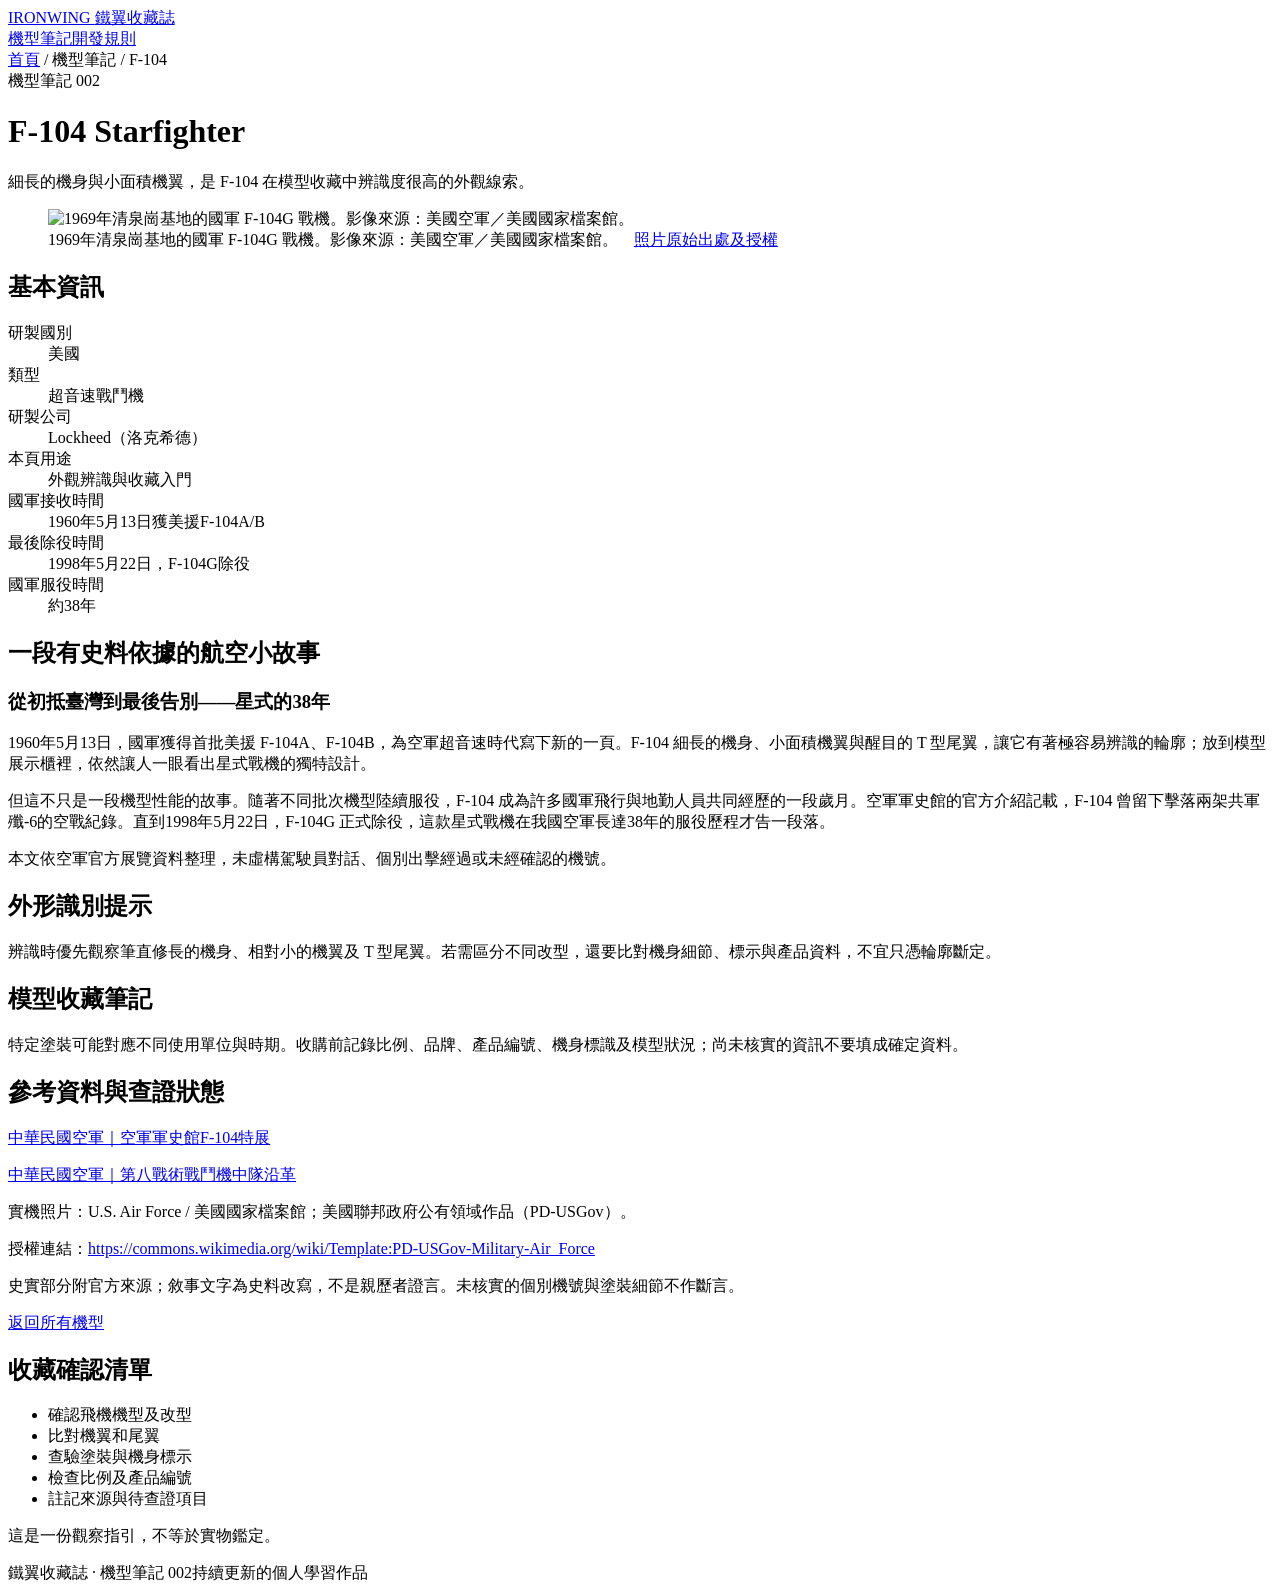
==== f-104.html @ 52ffe8d9 "Add files via upload" ====
<!doctype html>
<html lang="zh-Hant"><head><meta charset="utf-8"/><meta content="width=device-width, initial-scale=1" name="viewport"/><title>F-104 Starfighter｜鐵翼收藏誌</title><link href="../assets/css/style.css" rel="stylesheet"/></head><body><header class="site-header"><nav class="nav wrap"><a class="brand" href="../index.html">IRONWING <span>鐵翼收藏誌</span></a><div class="navlinks"><a href="../index.html#catalog-section">機型筆記</a><a href="../AGENTS.md">開發規則</a></div></nav></header><main class="wrap"><div class="breadcrumb"><a href="../index.html">首頁</a> / 機型筆記 / F-104</div><header class="article-header"><span class="tag">機型筆記 002</span><h1>F-104 Starfighter</h1><p class="lede">細長的機身與小面積機翼，是 F-104 在模型收藏中辨識度很高的外觀線索。</p></header><figure class="aircraft-photo"><img alt="1969年清泉崗基地的國軍 F-104G 戰機。影像來源：美國空軍／美國國家檔案館。" loading="lazy" referrerpolicy="no-referrer" src="https://commons.wikimedia.org/wiki/Special:FilePath/Republic_of_China_Air_Force_Lockheed_F-104G_Starfighters_at_Ching_Chuang_Kang_Air_Force_Base%2C_Taiwan%2C_in_1969_%28176246890%29.jpg?width=1200"/><figcaption>1969年清泉崗基地的國軍 F-104G 戰機。影像來源：美國空軍／美國國家檔案館。　<a href="https://commons.wikimedia.org/wiki/File:Republic_of_China_Air_Force_Lockheed_F-104G_Starfighters_at_Ching_Chuang_Kang_Air_Force_Base%2C_Taiwan%2C_in_1969_%28176246890%29.jpg" rel="noopener noreferrer" target="_blank">照片原始出處及授權</a></figcaption></figure><div class="article-grid"><div><section class="paper"><h2>基本資訊</h2><dl class="facts"><dt>研製國別</dt><dd>美國</dd><dt>類型</dt><dd>超音速戰鬥機</dd><dt>研製公司</dt><dd>Lockheed（洛克希德）</dd><dt>本頁用途</dt><dd>外觀辨識與收藏入門</dd><dt>國軍接收時間</dt><dd>1960年5月13日獲美援F-104A/B</dd><dt>最後除役時間</dt><dd>1998年5月22日，F-104G除役</dd><dt>國軍服役時間</dt><dd>約38年</dd></dl></section><section class="paper story-section"><h2>一段有史料依據的航空小故事</h2><h3>從初抵臺灣到最後告別——星式的38年</h3><p>1960年5月13日，國軍獲得首批美援 F-104A、F-104B，為空軍超音速時代寫下新的一頁。F-104 細長的機身、小面積機翼與醒目的 T 型尾翼，讓它有著極容易辨識的輪廓；放到模型展示櫃裡，依然讓人一眼看出星式戰機的獨特設計。</p><p>但這不只是一段機型性能的故事。隨著不同批次機型陸續服役，F-104 成為許多國軍飛行與地勤人員共同經歷的一段歲月。空軍軍史館的官方介紹記載，F-104 曾留下擊落兩架共軍殲-6的空戰紀錄。直到1998年5月22日，F-104G 正式除役，這款星式戰機在我國空軍長達38年的服役歷程才告一段落。</p><p class="subtle">本文依空軍官方展覽資料整理，未虛構駕駛員對話、個別出擊經過或未經確認的機號。</p></section><section class="paper"><h2>外形識別提示</h2><p>辨識時優先觀察筆直修長的機身、相對小的機翼及 T 型尾翼。若需區分不同改型，還要比對機身細節、標示與產品資料，不宜只憑輪廓斷定。</p></section><section class="paper"><h2>模型收藏筆記</h2><p>特定塗裝可能對應不同使用單位與時期。收購前記錄比例、品牌、產品編號、機身標識及模型狀況；尚未核實的資訊不要填成確定資料。</p></section><section class="paper"><h2>參考資料與查證狀態</h2><p><a href="https://air.mnd.gov.tw/TW/News/News_Detail.aspx?CID=48&amp;ID=13558" rel="noopener noreferrer" target="_blank">中華民國空軍｜空軍軍史館F-104特展</a></p><p><a href="https://air.mnd.gov.tw/TW/FileService/FileService_3rdWing_02-5-7-3.aspx" rel="noopener noreferrer" target="_blank">中華民國空軍｜第八戰術戰鬥機中隊沿革</a></p><p>實機照片：U.S. Air Force / 美國國家檔案館；美國聯邦政府公有領域作品（PD-USGov）。</p><p>授權連結：<a href="https://commons.wikimedia.org/wiki/Template:PD-USGov-Military-Air_Force" rel="noopener noreferrer" target="_blank">https://commons.wikimedia.org/wiki/Template:PD-USGov-Military-Air_Force</a></p><p class="subtle">史實部分附官方來源；敘事文字為史料改寫，不是親歷者證言。未核實的個別機號與塗裝細節不作斷言。</p></section><a class="btn" href="../index.html">返回所有機型</a></div><aside class="aside"><h2>收藏確認清單</h2><ul><li>確認飛機機型及改型</li><li>比對機翼和尾翼</li><li>查驗塗裝與機身標示</li><li>檢查比例及產品編號</li><li>註記來源與待查證項目</li></ul><p class="subtle">這是一份觀察指引，不等於實物鑑定。</p></aside></div></main><footer class="foot"><div class="wrap"><span>鐵翼收藏誌 · 機型筆記 002</span><span>持續更新的個人學習作品</span></div></footer></body></html>
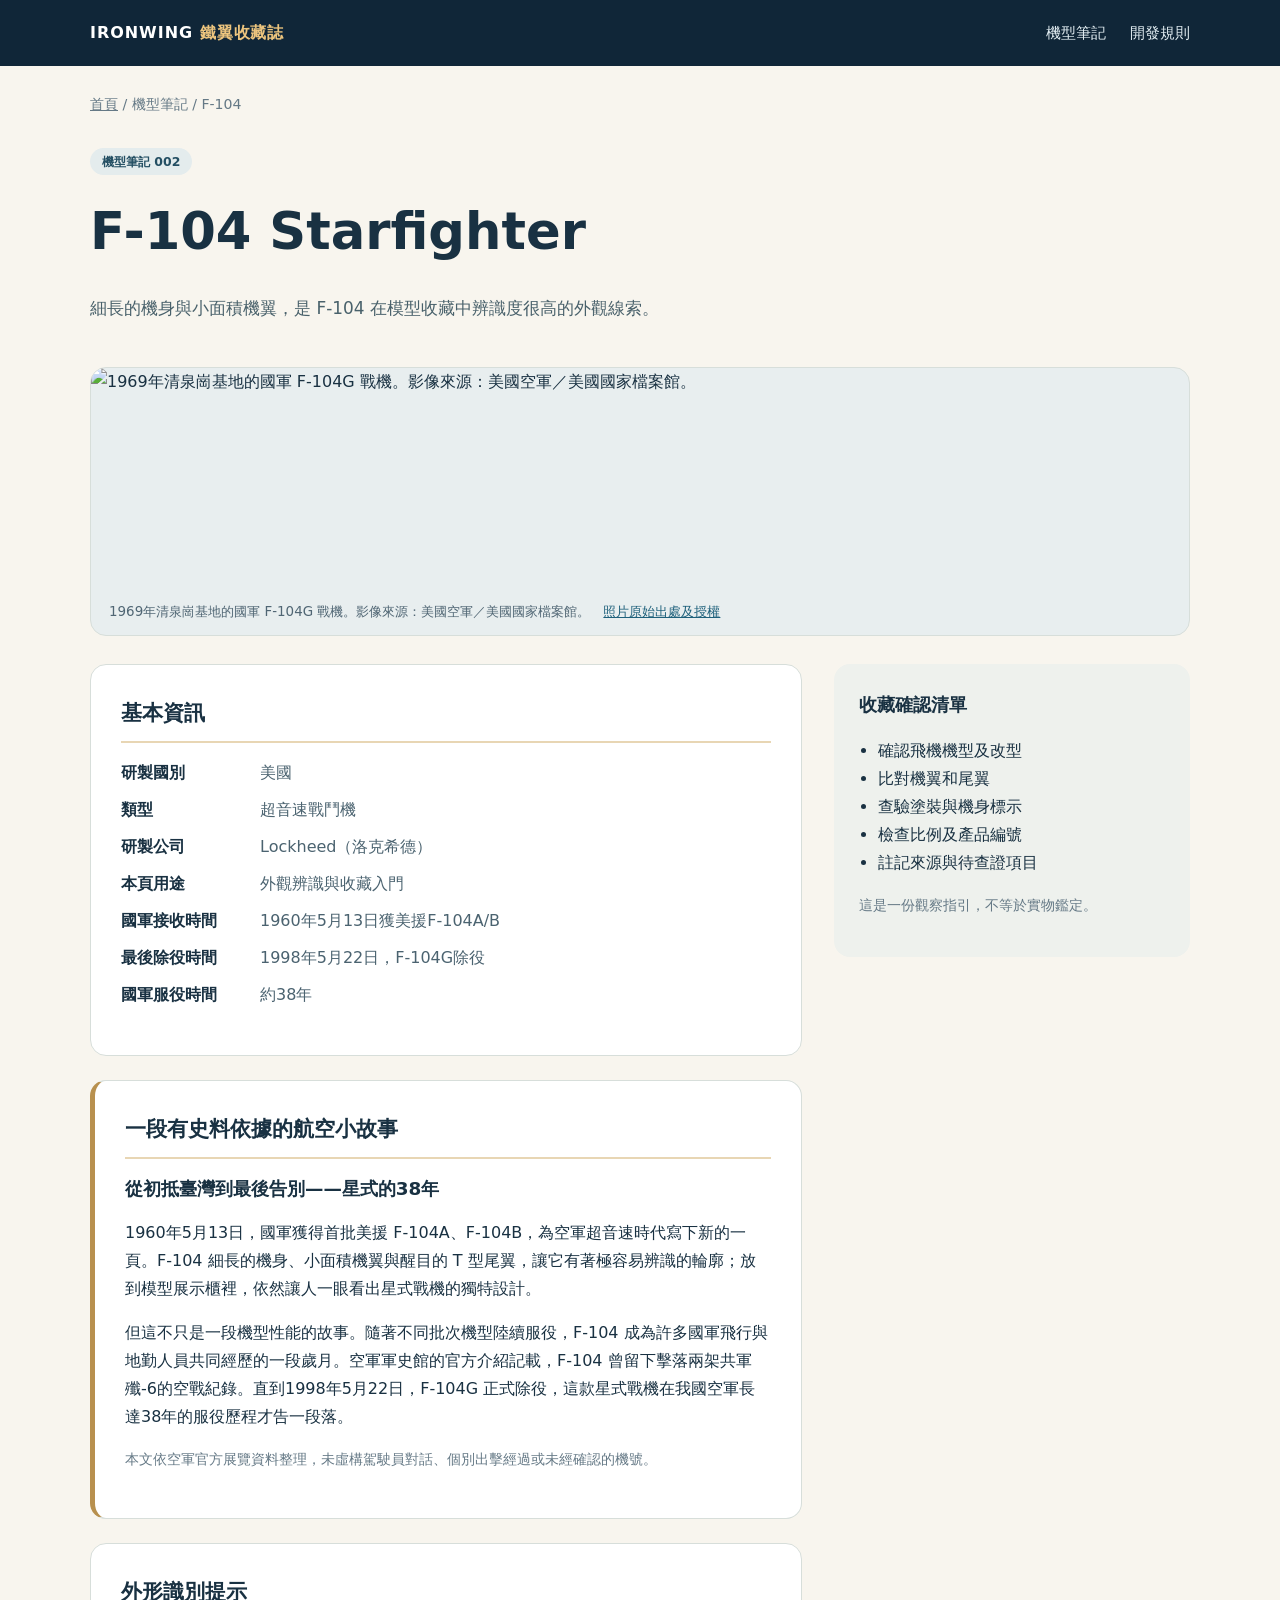
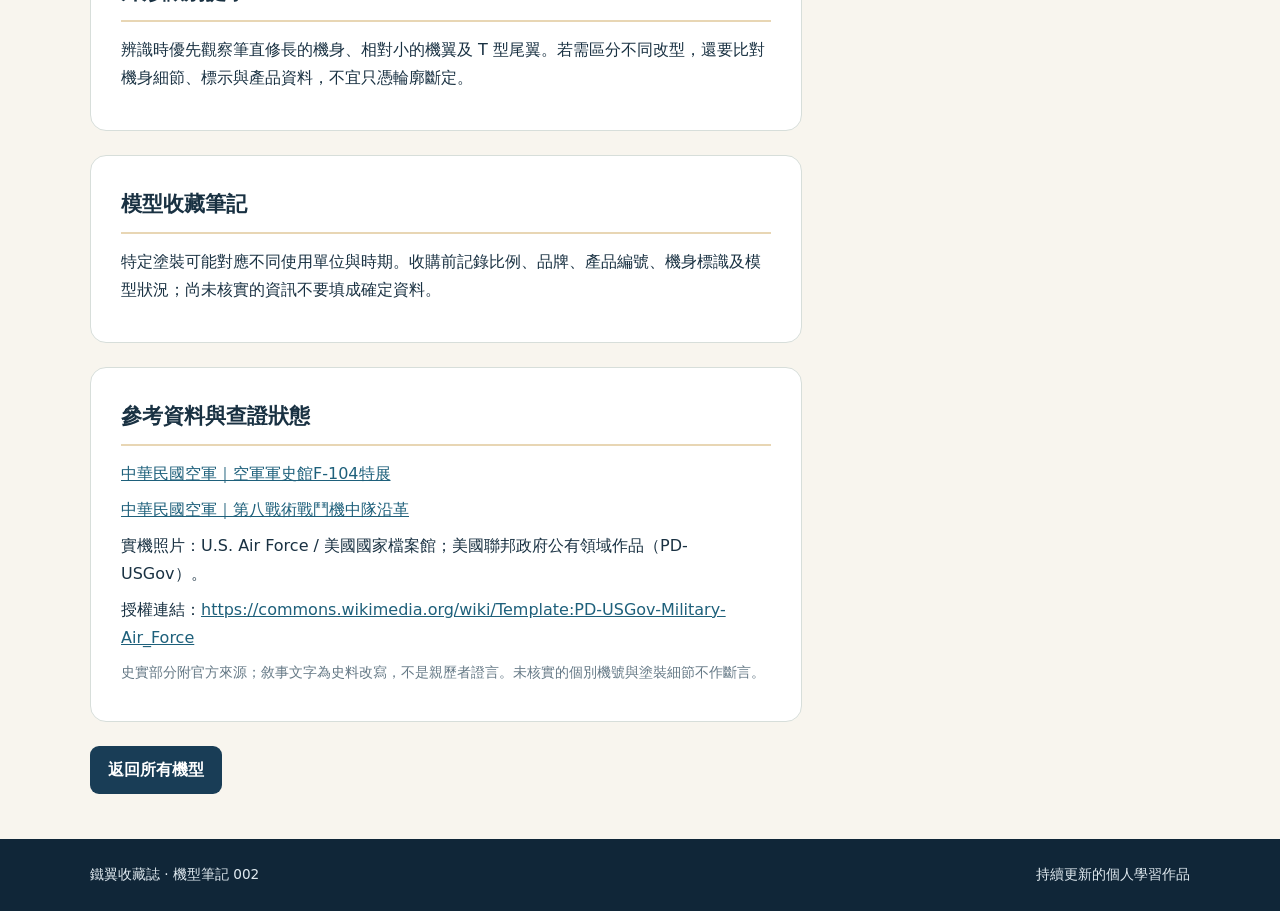
==== commit ce3b54a5: "Add files via upload" ====
--- a/f-104.html
+++ b/f-104.html
@@ -1,2 +1,2 @@
 <!doctype html>
-<html lang="zh-Hant"><head><meta charset="utf-8"/><meta content="width=device-width, initial-scale=1" name="viewport"/><title>F-104 Starfighter｜鐵翼收藏誌</title><link href="../assets/css/style.css" rel="stylesheet"/></head><body><header class="site-header"><nav class="nav wrap"><a class="brand" href="../index.html">IRONWING <span>鐵翼收藏誌</span></a><div class="navlinks"><a href="../index.html#catalog-section">機型筆記</a><a href="../AGENTS.md">開發規則</a></div></nav></header><main class="wrap"><div class="breadcrumb"><a href="../index.html">首頁</a> / 機型筆記 / F-104</div><header class="article-header"><span class="tag">機型筆記 002</span><h1>F-104 Starfighter</h1><p class="lede">細長的機身與小面積機翼，是 F-104 在模型收藏中辨識度很高的外觀線索。</p></header><figure class="aircraft-photo"><img alt="1969年清泉崗基地的國軍 F-104G 戰機。影像來源：美國空軍／美國國家檔案館。" loading="lazy" referrerpolicy="no-referrer" src="https://commons.wikimedia.org/wiki/Special:FilePath/Republic_of_China_Air_Force_Lockheed_F-104G_Starfighters_at_Ching_Chuang_Kang_Air_Force_Base%2C_Taiwan%2C_in_1969_%28176246890%29.jpg?width=1200"/><figcaption>1969年清泉崗基地的國軍 F-104G 戰機。影像來源：美國空軍／美國國家檔案館。　<a href="https://commons.wikimedia.org/wiki/File:Republic_of_China_Air_Force_Lockheed_F-104G_Starfighters_at_Ching_Chuang_Kang_Air_Force_Base%2C_Taiwan%2C_in_1969_%28176246890%29.jpg" rel="noopener noreferrer" target="_blank">照片原始出處及授權</a></figcaption></figure><div class="article-grid"><div><section class="paper"><h2>基本資訊</h2><dl class="facts"><dt>研製國別</dt><dd>美國</dd><dt>類型</dt><dd>超音速戰鬥機</dd><dt>研製公司</dt><dd>Lockheed（洛克希德）</dd><dt>本頁用途</dt><dd>外觀辨識與收藏入門</dd><dt>國軍接收時間</dt><dd>1960年5月13日獲美援F-104A/B</dd><dt>最後除役時間</dt><dd>1998年5月22日，F-104G除役</dd><dt>國軍服役時間</dt><dd>約38年</dd></dl></section><section class="paper story-section"><h2>一段有史料依據的航空小故事</h2><h3>從初抵臺灣到最後告別——星式的38年</h3><p>1960年5月13日，國軍獲得首批美援 F-104A、F-104B，為空軍超音速時代寫下新的一頁。F-104 細長的機身、小面積機翼與醒目的 T 型尾翼，讓它有著極容易辨識的輪廓；放到模型展示櫃裡，依然讓人一眼看出星式戰機的獨特設計。</p><p>但這不只是一段機型性能的故事。隨著不同批次機型陸續服役，F-104 成為許多國軍飛行與地勤人員共同經歷的一段歲月。空軍軍史館的官方介紹記載，F-104 曾留下擊落兩架共軍殲-6的空戰紀錄。直到1998年5月22日，F-104G 正式除役，這款星式戰機在我國空軍長達38年的服役歷程才告一段落。</p><p class="subtle">本文依空軍官方展覽資料整理，未虛構駕駛員對話、個別出擊經過或未經確認的機號。</p></section><section class="paper"><h2>外形識別提示</h2><p>辨識時優先觀察筆直修長的機身、相對小的機翼及 T 型尾翼。若需區分不同改型，還要比對機身細節、標示與產品資料，不宜只憑輪廓斷定。</p></section><section class="paper"><h2>模型收藏筆記</h2><p>特定塗裝可能對應不同使用單位與時期。收購前記錄比例、品牌、產品編號、機身標識及模型狀況；尚未核實的資訊不要填成確定資料。</p></section><section class="paper"><h2>參考資料與查證狀態</h2><p><a href="https://air.mnd.gov.tw/TW/News/News_Detail.aspx?CID=48&amp;ID=13558" rel="noopener noreferrer" target="_blank">中華民國空軍｜空軍軍史館F-104特展</a></p><p><a href="https://air.mnd.gov.tw/TW/FileService/FileService_3rdWing_02-5-7-3.aspx" rel="noopener noreferrer" target="_blank">中華民國空軍｜第八戰術戰鬥機中隊沿革</a></p><p>實機照片：U.S. Air Force / 美國國家檔案館；美國聯邦政府公有領域作品（PD-USGov）。</p><p>授權連結：<a href="https://commons.wikimedia.org/wiki/Template:PD-USGov-Military-Air_Force" rel="noopener noreferrer" target="_blank">https://commons.wikimedia.org/wiki/Template:PD-USGov-Military-Air_Force</a></p><p class="subtle">史實部分附官方來源；敘事文字為史料改寫，不是親歷者證言。未核實的個別機號與塗裝細節不作斷言。</p></section><a class="btn" href="../index.html">返回所有機型</a></div><aside class="aside"><h2>收藏確認清單</h2><ul><li>確認飛機機型及改型</li><li>比對機翼和尾翼</li><li>查驗塗裝與機身標示</li><li>檢查比例及產品編號</li><li>註記來源與待查證項目</li></ul><p class="subtle">這是一份觀察指引，不等於實物鑑定。</p></aside></div></main><footer class="foot"><div class="wrap"><span>鐵翼收藏誌 · 機型筆記 002</span><span>持續更新的個人學習作品</span></div></footer></body></html>+<html lang="zh-Hant"><head><meta charset="utf-8"/><meta content="width=device-width, initial-scale=1" name="viewport"/><title>F-104 Starfighter｜鐵翼收藏誌</title><link href="style.css" rel="stylesheet"/></head><body><header class="site-header"><nav class="nav wrap"><a class="brand" href="index.html">IRONWING <span>鐵翼收藏誌</span></a><div class="navlinks"><a href="index.html#catalog-section">機型筆記</a><a href="AGENTS.md">開發規則</a></div></nav></header><main class="wrap"><div class="breadcrumb"><a href="index.html">首頁</a> / 機型筆記 / F-104</div><header class="article-header"><span class="tag">機型筆記 002</span><h1>F-104 Starfighter</h1><p class="lede">細長的機身與小面積機翼，是 F-104 在模型收藏中辨識度很高的外觀線索。</p></header><figure class="aircraft-photo"><img alt="1969年清泉崗基地的國軍 F-104G 戰機。影像來源：美國空軍／美國國家檔案館。" loading="lazy" referrerpolicy="no-referrer" src="https://commons.wikimedia.org/wiki/Special:FilePath/Republic_of_China_Air_Force_Lockheed_F-104G_Starfighters_at_Ching_Chuang_Kang_Air_Force_Base%2C_Taiwan%2C_in_1969_%28176246890%29.jpg?width=1200"/><figcaption>1969年清泉崗基地的國軍 F-104G 戰機。影像來源：美國空軍／美國國家檔案館。　<a href="https://commons.wikimedia.org/wiki/File:Republic_of_China_Air_Force_Lockheed_F-104G_Starfighters_at_Ching_Chuang_Kang_Air_Force_Base%2C_Taiwan%2C_in_1969_%28176246890%29.jpg" rel="noopener noreferrer" target="_blank">照片原始出處及授權</a></figcaption></figure><div class="article-grid"><div><section class="paper"><h2>基本資訊</h2><dl class="facts"><dt>研製國別</dt><dd>美國</dd><dt>類型</dt><dd>超音速戰鬥機</dd><dt>研製公司</dt><dd>Lockheed（洛克希德）</dd><dt>本頁用途</dt><dd>外觀辨識與收藏入門</dd><dt>國軍接收時間</dt><dd>1960年5月13日獲美援F-104A/B</dd><dt>最後除役時間</dt><dd>1998年5月22日，F-104G除役</dd><dt>國軍服役時間</dt><dd>約38年</dd></dl></section><section class="paper story-section"><h2>一段有史料依據的航空小故事</h2><h3>從初抵臺灣到最後告別——星式的38年</h3><p>1960年5月13日，國軍獲得首批美援 F-104A、F-104B，為空軍超音速時代寫下新的一頁。F-104 細長的機身、小面積機翼與醒目的 T 型尾翼，讓它有著極容易辨識的輪廓；放到模型展示櫃裡，依然讓人一眼看出星式戰機的獨特設計。</p><p>但這不只是一段機型性能的故事。隨著不同批次機型陸續服役，F-104 成為許多國軍飛行與地勤人員共同經歷的一段歲月。空軍軍史館的官方介紹記載，F-104 曾留下擊落兩架共軍殲-6的空戰紀錄。直到1998年5月22日，F-104G 正式除役，這款星式戰機在我國空軍長達38年的服役歷程才告一段落。</p><p class="subtle">本文依空軍官方展覽資料整理，未虛構駕駛員對話、個別出擊經過或未經確認的機號。</p></section><section class="paper"><h2>外形識別提示</h2><p>辨識時優先觀察筆直修長的機身、相對小的機翼及 T 型尾翼。若需區分不同改型，還要比對機身細節、標示與產品資料，不宜只憑輪廓斷定。</p></section><section class="paper"><h2>模型收藏筆記</h2><p>特定塗裝可能對應不同使用單位與時期。收購前記錄比例、品牌、產品編號、機身標識及模型狀況；尚未核實的資訊不要填成確定資料。</p></section><section class="paper"><h2>參考資料與查證狀態</h2><p><a href="https://air.mnd.gov.tw/TW/News/News_Detail.aspx?CID=48&amp;ID=13558" rel="noopener noreferrer" target="_blank">中華民國空軍｜空軍軍史館F-104特展</a></p><p><a href="https://air.mnd.gov.tw/TW/FileService/FileService_3rdWing_02-5-7-3.aspx" rel="noopener noreferrer" target="_blank">中華民國空軍｜第八戰術戰鬥機中隊沿革</a></p><p>實機照片：U.S. Air Force / 美國國家檔案館；美國聯邦政府公有領域作品（PD-USGov）。</p><p>授權連結：<a href="https://commons.wikimedia.org/wiki/Template:PD-USGov-Military-Air_Force" rel="noopener noreferrer" target="_blank">https://commons.wikimedia.org/wiki/Template:PD-USGov-Military-Air_Force</a></p><p class="subtle">史實部分附官方來源；敘事文字為史料改寫，不是親歷者證言。未核實的個別機號與塗裝細節不作斷言。</p></section><a class="btn" href="index.html">返回所有機型</a></div><aside class="aside"><h2>收藏確認清單</h2><ul><li>確認飛機機型及改型</li><li>比對機翼和尾翼</li><li>查驗塗裝與機身標示</li><li>檢查比例及產品編號</li><li>註記來源與待查證項目</li></ul><p class="subtle">這是一份觀察指引，不等於實物鑑定。</p></aside></div></main><footer class="foot"><div class="wrap"><span>鐵翼收藏誌 · 機型筆記 002</span><span>持續更新的個人學習作品</span></div></footer></body></html>
--- a/style.css
+++ b/style.css
@@ -0,0 +1,4 @@
+:root{--navy:#102638;--navy2:#193d56;--gold:#b8904e;--cream:#f8f5ee;--text:#193142;--muted:#657986;--line:#d7deda}*{box-sizing:border-box}html{scroll-behavior:smooth}body{margin:0;background:var(--cream);color:var(--text);font-family:system-ui,-apple-system,"Noto Sans TC","Microsoft JhengHei",sans-serif;line-height:1.75}a{color:inherit}a:focus-visible,button:focus-visible,input:focus-visible{outline:3px solid var(--gold);outline-offset:3px}.wrap{width:min(1100px,calc(100% - 40px));margin:auto}.site-header{background:var(--navy);color:white}.nav{display:flex;align-items:center;justify-content:space-between;padding:19px 0;gap:20px}.brand{text-decoration:none;font-weight:800;letter-spacing:.06em}.brand span{color:#edc57e}.navlinks{display:flex;gap:24px}.navlinks a{text-decoration:none;font-size:.93rem;color:#e2edf2}.navlinks a:hover{color:#edc57e}.hero{position:relative;overflow:hidden;background:linear-gradient(120deg,#102638,#23526e 70%,#42667a);color:white;padding:74px 0 82px}.hero:after{content:"";position:absolute;width:510px;height:510px;right:-160px;top:-180px;border:1px solid #ffffff2a;border-radius:50%;box-shadow:0 0 0 65px #ffffff0b,0 0 0 132px #ffffff08}.hero-inner{position:relative;z-index:1;max-width:760px}.eyebrow{font-size:.8rem;letter-spacing:.22em;text-transform:uppercase;font-weight:750;color:#f0c47c}.hero h1{font-size:clamp(2.5rem,6vw,4.5rem);line-height:1.18;margin:18px 0}.hero p{font-size:1.08rem;max-width:650px;color:#e4edf2}.tag{display:inline-block;background:#e4eced;color:#244f63;border-radius:100px;padding:3px 12px;font-size:.78rem;font-weight:650}.hero .tag{background:#ffffff20;color:#fff;border:1px solid #ffffff4d}.section{padding:54px 0}.section-title{display:flex;justify-content:space-between;align-items:flex-end;gap:24px;margin-bottom:22px}.section-title h2{font-size:1.7rem;margin:0}.section-title p{color:var(--muted);margin:0}.search{border:1px solid var(--line);border-radius:10px;padding:13px 15px;min-width:240px;background:#fff;color:var(--text)}.grid{display:grid;grid-template-columns:repeat(3,minmax(0,1fr));gap:20px}.card{display:block;background:#fff;border:1px solid var(--line);border-radius:16px;text-decoration:none;overflow:hidden;box-shadow:0 5px 18px #1734430a;transition:transform .18s,box-shadow .18s}.card:hover{transform:translateY(-4px);box-shadow:0 15px 35px #17344320}.visual{height:155px;display:grid;place-items:center;color:#fff;font-size:4.4rem;background:linear-gradient(140deg,#1a3449,#547588);position:relative}.visual:before,.visual:after{content:"";position:absolute;width:70%;height:1px;background:#ffffff2d;transform:rotate(-17deg)}.visual:after{transform:rotate(19deg)}.card-body{padding:22px}.card h3{margin:8px 0;font-size:1.25rem}.card p{margin:0 0 15px;color:var(--muted);font-size:.94rem}.card small{font-weight:700;color:#8d6838}.note{padding:26px;border:1px solid #d5c5a2;border-radius:16px;background:#fffaf0}.note h2{margin:0 0 6px;font-size:1.2rem}.note p{margin:0;color:#5e625f}.foot{background:var(--navy);color:#e0eaf0;padding:24px 0;font-size:.85rem;margin-top:45px}.foot .wrap{display:flex;justify-content:space-between;gap:15px;flex-wrap:wrap}.breadcrumb{font-size:.88rem;color:var(--muted);padding-top:26px}.article-header{padding:30px 0 22px}.article-header h1{font-size:clamp(2rem,5vw,3.2rem);margin:12px 0}.lede{font-size:1.06rem;color:#49616b;max-width:780px}.article-grid{display:grid;grid-template-columns:minmax(0,2fr) minmax(230px,1fr);gap:32px}.paper{background:#fff;border:1px solid var(--line);border-radius:16px;padding:30px;margin-bottom:24px}.paper h2{margin:0 0 14px;font-size:1.32rem;padding-bottom:9px;border-bottom:2px solid #e8d6b4}.paper p{margin:.5em 0}.facts{display:grid;grid-template-columns:125px 1fr;gap:9px 14px}.facts dt{font-weight:700}.facts dd{margin:0;color:#4b6370}.aside{background:#eef1ed;border-radius:16px;padding:25px;align-self:start}.aside h2{font-size:1.15rem;margin:0 0 12px}.aside ul{padding-left:19px}.btn{display:inline-block;text-decoration:none;border-radius:9px;background:var(--navy2);color:white;padding:10px 18px;font-weight:700}.subtle{font-size:.88rem;color:var(--muted)}.empty{padding:25px;text-align:center;color:var(--muted)}@media(max-width:800px){.grid{grid-template-columns:repeat(2,minmax(0,1fr))}.article-grid{grid-template-columns:1fr}.section-title{align-items:stretch;flex-direction:column}.search{width:100%}}@media(max-width:560px){.wrap{width:min(100% - 28px,1100px)}.grid{grid-template-columns:1fr}.nav{align-items:flex-start;flex-direction:column;gap:8px}.hero{padding:55px 0 63px}.paper{padding:20px}.facts{grid-template-columns:1fr;gap:2px}}
+
+/* 有出處的實機照片與歷史故事 */
+.visual img{width:100%;height:100%;object-fit:cover;position:relative;z-index:1}.aircraft-photo{margin:8px 0 28px;background:#e8eeef;border:1px solid var(--line);border-radius:16px;overflow:hidden}.aircraft-photo img{display:block;width:100%;max-height:530px;object-fit:cover;min-height:220px}.aircraft-photo figcaption{padding:12px 18px;font-size:.84rem;color:#506674}.aircraft-photo figcaption a,.paper a{color:#1e607b}.story-section{border-left:5px solid #b8904e}.story-section h3{font-size:1.15rem;margin:8px 0 14px}.story-section p{margin:0 0 1rem}.article-header{padding-bottom:18px}
